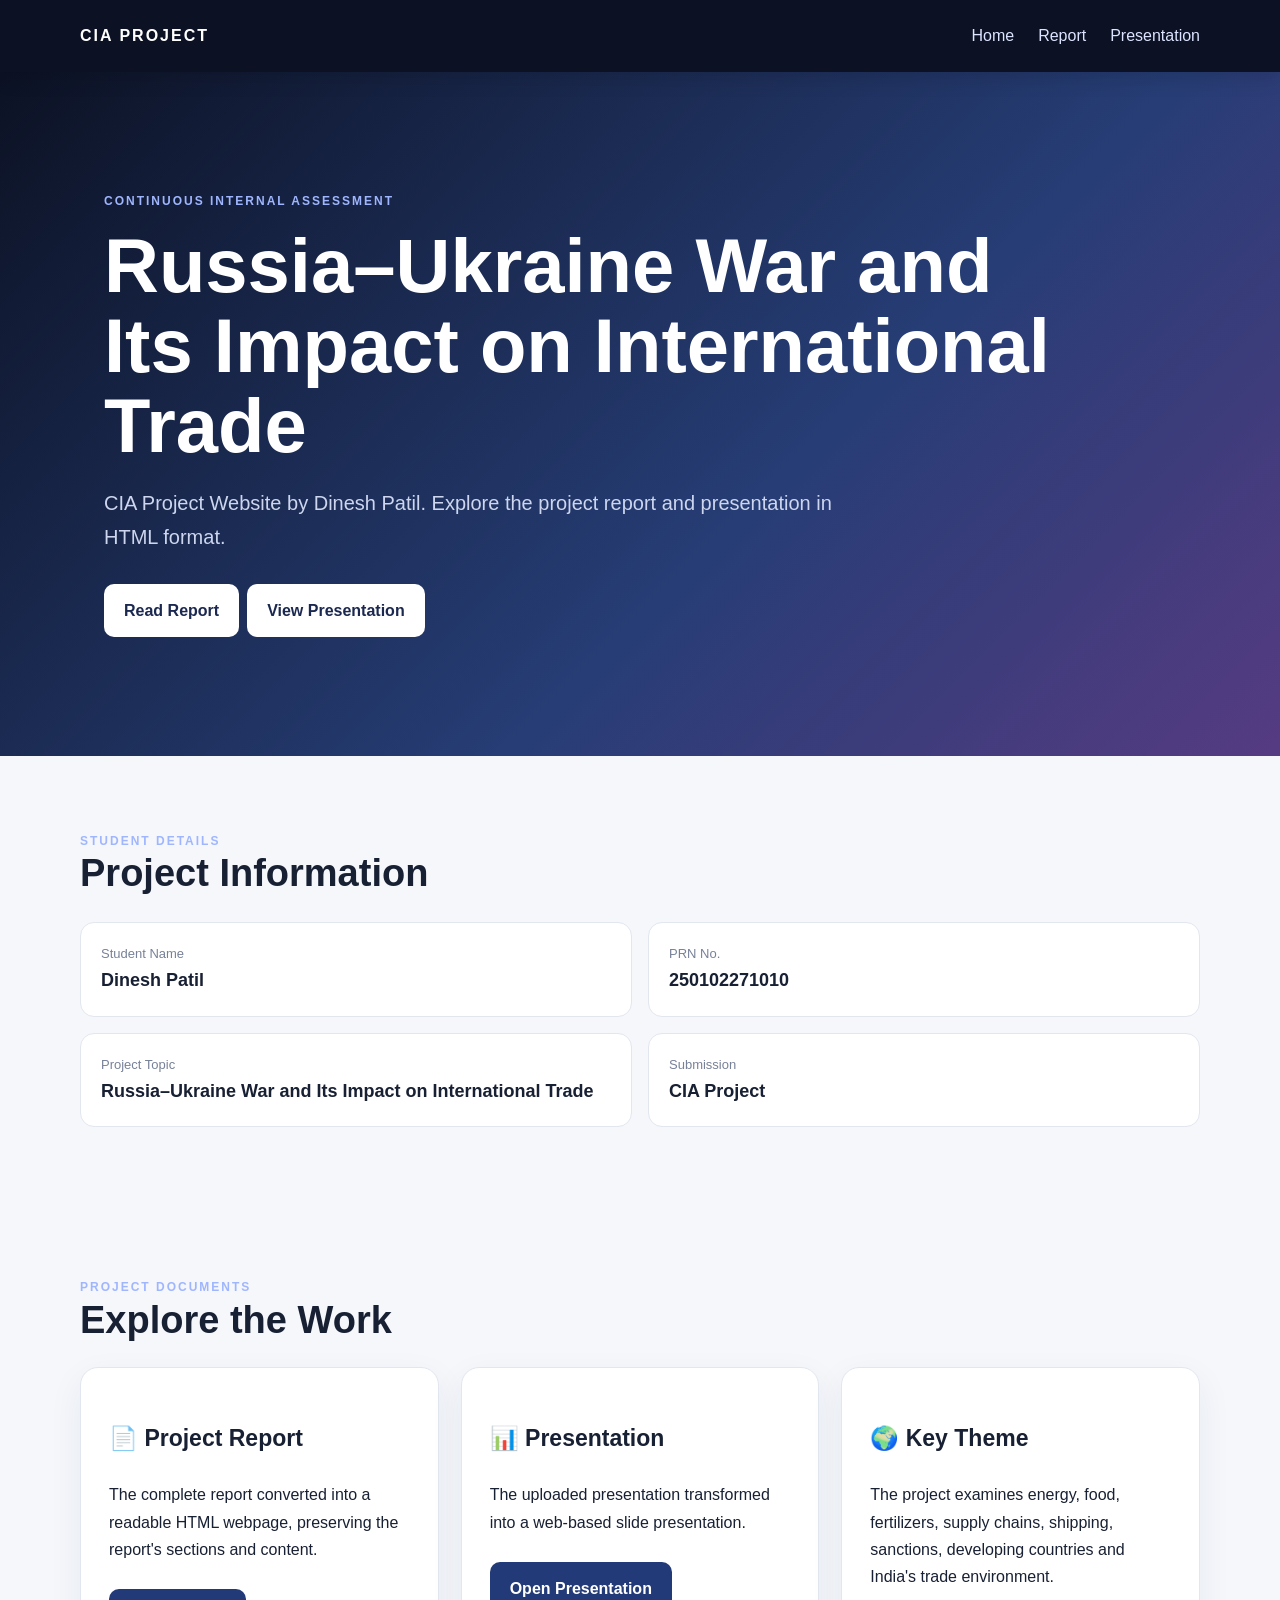
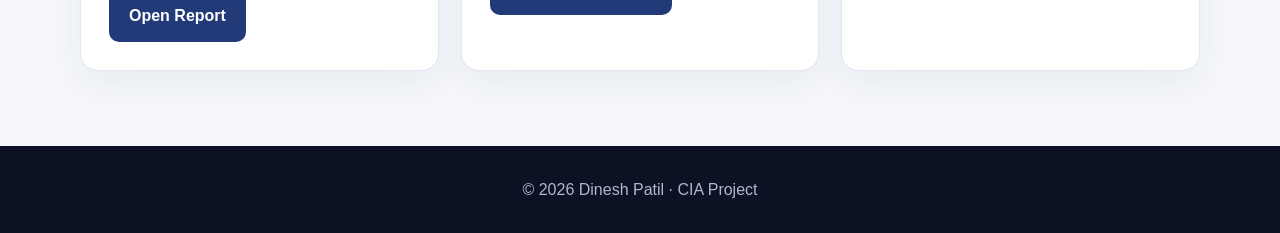
==== index.html @ 2be06ed9 "Add files via upload" ====
<!doctype html><html lang="en"><head><meta charset="utf-8"><meta name="viewport" content="width=device-width,initial-scale=1"><title>CIA Project | Dinesh Patil</title><link rel="stylesheet" href="style.css"></head><body>
<nav><a class="brand" href="index.html">CIA PROJECT</a>
<div class="links"><a href="index.html">Home</a><a href="report.html">Report</a><a href="presentation.html">Presentation</a></div></nav>
<header class="hero"><div class="wrap"><div class="kicker">Continuous Internal Assessment</div>
<h1>Russia–Ukraine War and Its Impact on International Trade</h1>
<p class="lead">CIA Project Website by Dinesh Patil. Explore the project report and presentation in HTML format.</p>
<a class="button" href="report.html">Read Report</a><a class="button" href="presentation.html">View Presentation</a>
</div></header>
<section><div class="section-inner"><div class="kicker">Student Details</div><h2>Project Information</h2>
<div class="meta"><div><span>Student Name</span><strong>Dinesh Patil</strong></div><div><span>PRN No.</span><strong>250102271010</strong></div><div><span>Project Topic</span><strong>Russia–Ukraine War and Its Impact on International Trade</strong></div><div><span>Submission</span><strong>CIA Project</strong></div></div></div></section>
<section><div class="section-inner"><div class="kicker">Project Documents</div><h2>Explore the Work</h2><div class="cards">
<div class="card"><h3>📄 Project Report</h3><p>The complete report converted into a readable HTML webpage, preserving the report's sections and content.</p><a class="button dark" href="report.html">Open Report</a></div>
<div class="card"><h3>📊 Presentation</h3><p>The uploaded presentation transformed into a web-based slide presentation.</p><a class="button dark" href="presentation.html">Open Presentation</a></div>
<div class="card"><h3>🌍 Key Theme</h3><p>The project examines energy, food, fertilizers, supply chains, shipping, sanctions, developing countries and India's trade environment.</p></div>
</div></div></section>
<footer>© 2026 Dinesh Patil · CIA Project</footer></body></html>
---- style.css ----
*{box-sizing:border-box}html{scroll-behavior:smooth}body{margin:0;font-family:Inter,Segoe UI,Arial,sans-serif;background:#f5f7fb;color:#182033;line-height:1.7}
nav{height:72px;background:#0c1224;color:#fff;display:flex;align-items:center;justify-content:space-between;padding:0 max(24px,calc((100% - 1120px)/2));position:sticky;top:0;z-index:5;box-shadow:0 5px 20px #0002}
nav a{color:#dce4ff;text-decoration:none;margin-left:24px}.brand{font-weight:900;letter-spacing:2px!important;margin-left:0!important;color:#fff!important}
.hero{min-height:76vh;background:linear-gradient(135deg,#0c1224,#263d75 60%,#563b82);color:white;display:flex;align-items:center}
.wrap{max-width:1120px;margin:auto;padding:80px 24px}.hero .wrap{width:100%}
.kicker{text-transform:uppercase;letter-spacing:2px;font-size:12px;font-weight:800;color:#9fb6ff}
h1{font-size:clamp(40px,7vw,76px);line-height:1.05;margin:15px 0;max-width:950px}h2{font-size:38px;line-height:1.2;margin:0 0 24px}h3{font-size:23px}
.lead{font-size:20px;color:#cdd6ee;max-width:780px}.button{display:inline-block;padding:13px 20px;border-radius:10px;background:#fff;color:#1b2850;text-decoration:none;font-weight:800;margin:10px 8px 0 0}.button.dark{background:#233a78;color:#fff}
section{padding:75px 24px}.section-inner{max-width:1120px;margin:auto}
.cards{display:grid;grid-template-columns:repeat(3,1fr);gap:22px}.card{background:#fff;border:1px solid #e2e6ef;border-radius:18px;padding:28px;box-shadow:0 12px 35px #26304a10}
.meta{display:grid;grid-template-columns:repeat(2,1fr);gap:16px;margin-top:25px}.meta div{background:#fff;border:1px solid #e2e6ef;padding:20px;border-radius:14px}.meta span{display:block;color:#778198;font-size:13px}.meta strong{font-size:18px}
footer{background:#0c1224;color:#aeb8cf;text-align:center;padding:30px}
.doc{max-width:900px;margin:auto;background:#fff;border:1px solid #e1e5ed;border-radius:16px;padding:35px;box-shadow:0 10px 35px #18203310;margin-bottom:25px}
.doc h2{font-size:27px;margin-top:0}.doc p{margin:8px 0 22px}.page{border-top:1px solid #e7eaf1;padding-top:35px;margin-top:35px}
.slide{max-width:980px;margin:30px auto;background:linear-gradient(135deg,#101832,#273e77);color:#fff;border-radius:20px;padding:42px;min-height:320px;box-shadow:0 16px 40px #111b3520}
.slide h2{color:#fff;font-size:34px}.slide p,.slide li{color:#d9e0f2}.slide-number{color:#9fb6ff;font-weight:800}
ul{padding-left:25px}
@media(max-width:760px){.cards{grid-template-columns:1fr}.meta{grid-template-columns:1fr}.links{display:none}.wrap{padding:55px 20px}section{padding:55px 20px}.doc{padding:22px}.slide{padding:26px}}
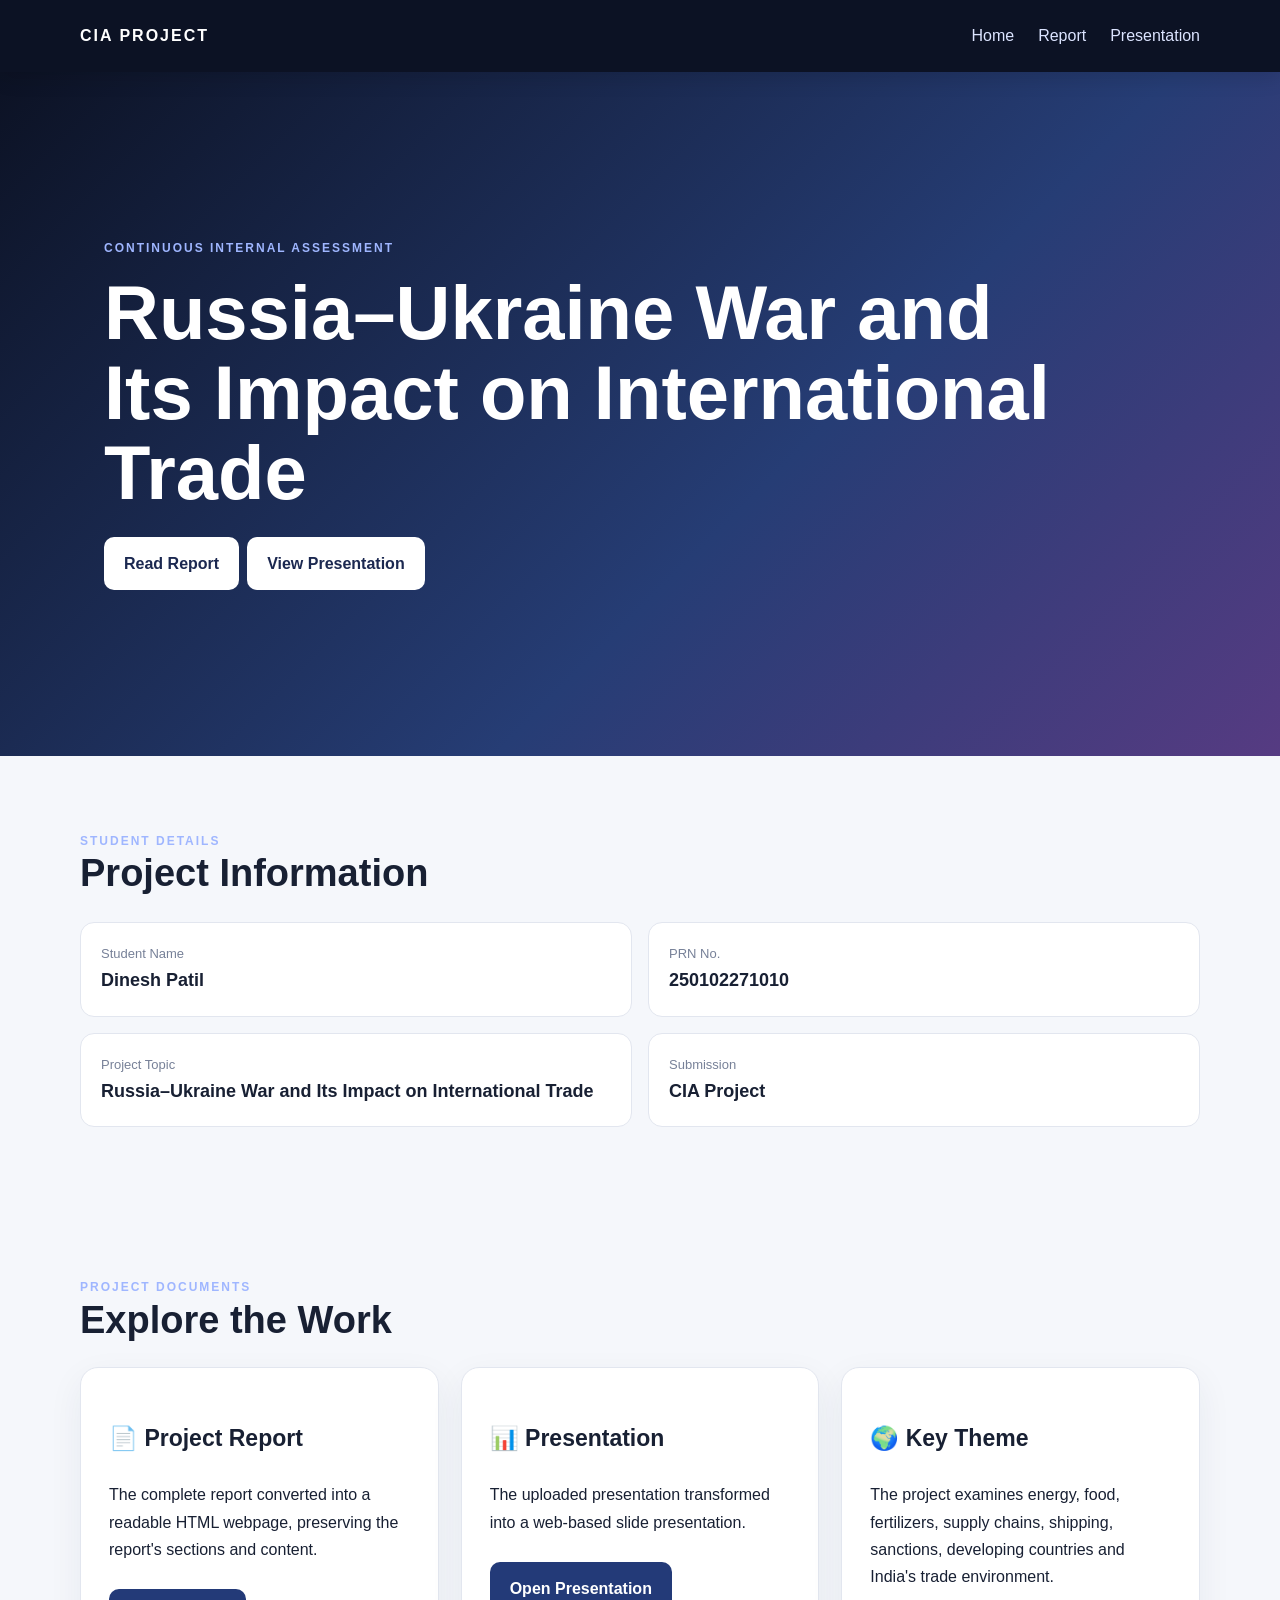
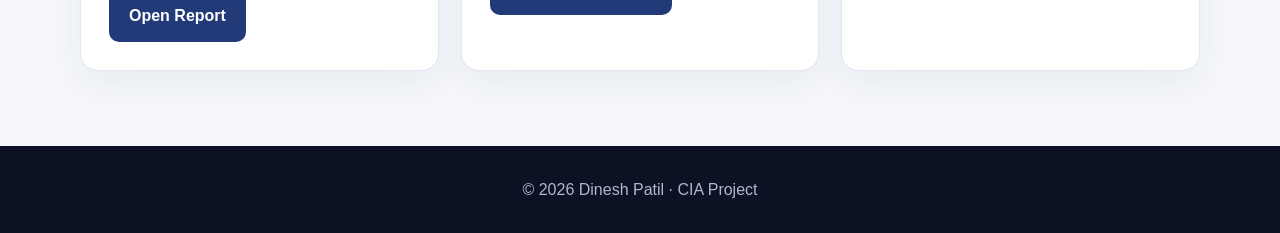
==== commit 3412fb35: "Update index.html" ====
--- a/index.html
+++ b/index.html
@@ -3,7 +3,6 @@
 <div class="links"><a href="index.html">Home</a><a href="report.html">Report</a><a href="presentation.html">Presentation</a></div></nav>
 <header class="hero"><div class="wrap"><div class="kicker">Continuous Internal Assessment</div>
 <h1>Russia–Ukraine War and Its Impact on International Trade</h1>
-<p class="lead">CIA Project Website by Dinesh Patil. Explore the project report and presentation in HTML format.</p>
 <a class="button" href="report.html">Read Report</a><a class="button" href="presentation.html">View Presentation</a>
 </div></header>
 <section><div class="section-inner"><div class="kicker">Student Details</div><h2>Project Information</h2>
@@ -13,4 +12,4 @@
 <div class="card"><h3>📊 Presentation</h3><p>The uploaded presentation transformed into a web-based slide presentation.</p><a class="button dark" href="presentation.html">Open Presentation</a></div>
 <div class="card"><h3>🌍 Key Theme</h3><p>The project examines energy, food, fertilizers, supply chains, shipping, sanctions, developing countries and India's trade environment.</p></div>
 </div></div></section>
-<footer>© 2026 Dinesh Patil · CIA Project</footer></body></html>+<footer>© 2026 Dinesh Patil · CIA Project</footer></body></html>
